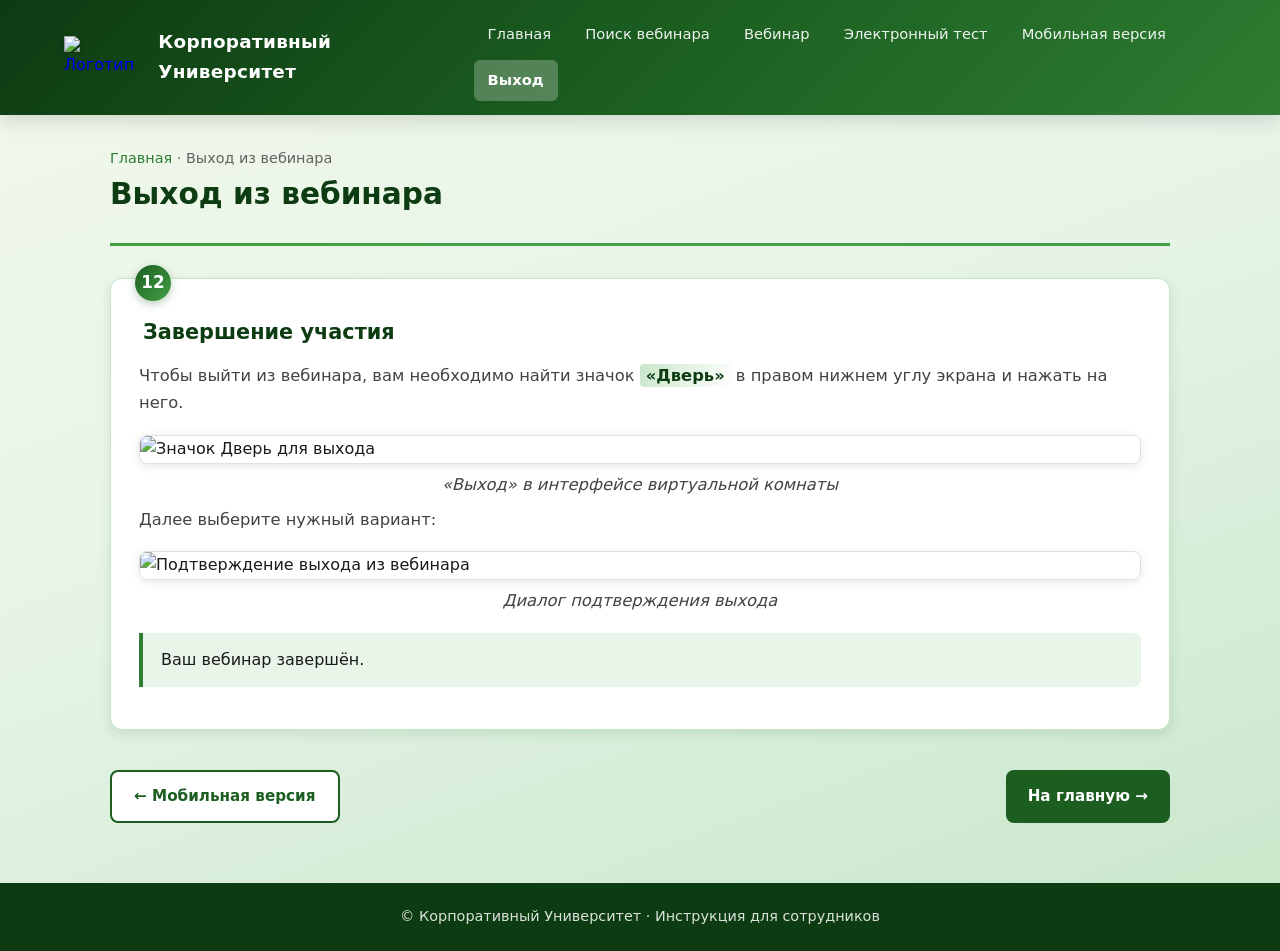
==== exit.html @ e0eea4fc "Add files via upload" ====
<!DOCTYPE html>
<html lang="ru">
<head>
  <meta charset="UTF-8">
  <meta name="viewport" content="width=device-width, initial-scale=1.0">
  <title>Выход из вебинара — Корпоративный Университет</title>
  <link rel="stylesheet" href="styles.css">
</head>
<body>
  <header class="header">
    <div class="header-inner">
      <a href="index.html" class="logo-link">
        <img src="images/logo.svg" alt="Логотип" class="logo-img">
        <span class="logo-text">Корпоративный Университет</span>
      </a>
      <button class="menu-toggle" aria-label="Меню" onclick="document.querySelector('.nav').classList.toggle('open')">☰</button>
      <nav class="nav">
        <a href="index.html">Главная</a>
        <a href="search.html">Поиск вебинара</a>
        <a href="webinar.html">Вебинар</a>
        <a href="test.html">Электронный тест</a>
        <a href="mobile.html">Мобильная версия</a>
        <a href="exit.html" class="active">Выход</a>
      </nav>
    </div>
  </header>

  <main class="main">
    <div class="page-header">
      <div class="breadcrumb"><a href="index.html">Главная</a> · Выход из вебинара</div>
      <h1>Выход из вебинара</h1>
    </div>

    <div class="step">
      <div class="step-number">12</div>
      <h2>Завершение участия</h2>
      <p>Чтобы выйти из вебинара, вам необходимо найти значок <span class="highlight">«Дверь»</span> в правом нижнем углу экрана и нажать на него.</p>
      <img src="images/image14.png" alt="Значок Дверь для выхода">
      <p class="img-caption">«Выход» в интерфейсе виртуальной комнаты</p>
      <p>Далее выберите нужный вариант:</p>
      <img src="images/image12.png" alt="Подтверждение выхода из вебинара">
      <p class="img-caption">Диалог подтверждения выхода</p>
      <div class="success">
        Ваш вебинар завершён.
      </div>
    </div>

    <div class="page-nav">
      <a href="mobile.html" class="btn btn-secondary">← Мобильная версия</a>
      <a href="index.html" class="btn btn-primary">На главную →</a>
    </div>
  </main>

  <footer class="footer">
    <p>© Корпоративный Университет · Инструкция для сотрудников</p>
  </footer>

  <script>
    document.querySelectorAll('.nav a').forEach(a => {
      a.addEventListener('click', () => document.querySelector('.nav').classList.remove('open'));
    });
  </script>
</body>
</html>
---- styles.css ----
/* Корпоративный Университет — Инструкция по вебинарам
   Green professional theme */

:root {
  --primary: #1B5E20;
  --primary-dark: #0D3B12;
  --primary-light: #2E7D32;
  --accent: #43A047;
  --accent-hover: #388E3C;
  --light-bg: #E8F5E9;
  --lighter-bg: #F1F8E9;
  --card-bg: #FFFFFF;
  --text: #1A1A1A;
  --text-secondary: #424242;
  --text-muted: #616161;
  --border: #C8E6C9;
  --shadow: 0 4px 12px rgba(27, 94, 32, 0.12);
  --shadow-hover: 0 8px 24px rgba(27, 94, 32, 0.18);
  --radius: 12px;
  --radius-sm: 8px;
  --transition: all 0.25s ease;
}

* {
  margin: 0;
  padding: 0;
  box-sizing: border-box;
}

html {
  scroll-behavior: smooth;
}

body {
  font-family: 'Segoe UI', system-ui, -apple-system, BlinkMacSystemFont, Roboto, 'Helvetica Neue', Arial, sans-serif;
  background: linear-gradient(160deg, #F1F8E9 0%, #E8F5E9 40%, #C8E6C9 100%);
  color: var(--text);
  line-height: 1.65;
  min-height: 100vh;
  display: flex;
  flex-direction: column;
}

/* Header */
.header {
  background: linear-gradient(135deg, var(--primary-dark) 0%, var(--primary) 50%, var(--primary-light) 100%);
  color: white;
  padding: 0;
  box-shadow: 0 4px 20px rgba(0,0,0,0.15);
  position: sticky;
  top: 0;
  z-index: 1000;
}

.header-inner {
  max-width: 1200px;
  margin: 0 auto;
  padding: 14px 24px;
  display: flex;
  align-items: center;
  justify-content: space-between;
  gap: 20px;
}

.logo-link {
  display: flex;
  align-items: center;
  text-decoration: none;
  gap: 14px;
}

.logo-img {
  height: 42px;
  width: auto;
  filter: drop-shadow(0 1px 2px rgba(0,0,0,0.2));
}

.logo-text {
  font-size: 1.15rem;
  font-weight: 600;
  color: white;
  letter-spacing: 0.3px;
}

.nav {
  display: flex;
  gap: 6px;
  flex-wrap: wrap;
  align-items: center;
}

.nav a {
  color: rgba(255,255,255,0.92);
  text-decoration: none;
  padding: 8px 14px;
  border-radius: 6px;
  font-size: 0.92rem;
  font-weight: 500;
  transition: var(--transition);
}

.nav a:hover,
.nav a.active {
  background: rgba(255,255,255,0.18);
  color: white;
}

.nav a.active {
  background: rgba(255,255,255,0.25);
  font-weight: 600;
}

/* Mobile menu toggle */
.menu-toggle {
  display: none;
  background: rgba(255,255,255,0.15);
  border: none;
  color: white;
  font-size: 1.5rem;
  width: 44px;
  height: 44px;
  border-radius: 8px;
  cursor: pointer;
  align-items: center;
  justify-content: center;
}

/* Main content */
.main {
  flex: 1;
  max-width: 1100px;
  width: 100%;
  margin: 0 auto;
  padding: 32px 20px 60px;
}

/* Hero on index */
.hero {
  text-align: center;
  padding: 40px 20px 50px;
  margin-bottom: 20px;
}

.hero-logo {
  height: 70px;
  margin-bottom: 20px;
  filter: drop-shadow(0 4px 8px rgba(27,94,32,0.25));
}

.hero h1 {
  font-size: 2.2rem;
  color: var(--primary-dark);
  margin-bottom: 12px;
  font-weight: 700;
}

.hero p {
  font-size: 1.15rem;
  color: var(--text-secondary);
  max-width: 640px;
  margin: 0 auto 28px;
}

/* Section cards on index */
.sections-grid {
  display: grid;
  grid-template-columns: repeat(auto-fit, minmax(280px, 1fr));
  gap: 22px;
  margin-top: 10px;
}

.section-card {
  background: var(--card-bg);
  border-radius: var(--radius);
  padding: 28px 24px;
  box-shadow: var(--shadow);
  transition: var(--transition);
  border: 1px solid var(--border);
  text-decoration: none;
  color: inherit;
  display: flex;
  flex-direction: column;
  gap: 12px;
}

.section-card:hover {
  transform: translateY(-4px);
  box-shadow: var(--shadow-hover);
  border-color: var(--accent);
}

.section-card .icon {
  width: 52px;
  height: 52px;
  background: var(--light-bg);
  border-radius: 12px;
  display: flex;
  align-items: center;
  justify-content: center;
  font-size: 1.6rem;
  color: var(--primary);
}

.section-card h2 {
  font-size: 1.25rem;
  color: var(--primary-dark);
  font-weight: 650;
}

.section-card p {
  font-size: 0.95rem;
  color: var(--text-muted);
  flex: 1;
}

.section-card .arrow {
  color: var(--accent);
  font-weight: 600;
  font-size: 0.9rem;
  margin-top: 4px;
}

/* Page title */
.page-header {
  margin-bottom: 32px;
  padding-bottom: 16px;
  border-bottom: 3px solid var(--accent);
}

.page-header h1 {
  font-size: 1.85rem;
  color: var(--primary-dark);
  margin-bottom: 8px;
}

.page-header .breadcrumb {
  font-size: 0.9rem;
  color: var(--text-muted);
}

.page-header .breadcrumb a {
  color: var(--primary-light);
  text-decoration: none;
}

.page-header .breadcrumb a:hover {
  text-decoration: underline;
}

/* Step blocks */
.step {
  background: var(--card-bg);
  border-radius: var(--radius);
  padding: 28px 28px 24px;
  margin-bottom: 28px;
  box-shadow: var(--shadow);
  border: 1px solid var(--border);
  position: relative;
}

.step-number {
  position: absolute;
  top: -14px;
  left: 24px;
  background: linear-gradient(135deg, var(--primary) , var(--accent));
  color: white;
  width: 36px;
  height: 36px;
  border-radius: 50%;
  display: flex;
  align-items: center;
  justify-content: center;
  font-weight: 700;
  font-size: 1.05rem;
  box-shadow: 0 3px 8px rgba(27,94,32,0.3);
}

.step h2 {
  font-size: 1.3rem;
  color: var(--primary-dark);
  margin: 8px 0 14px;
  padding-left: 4px;
}

.step p, .step li {
  color: var(--text-secondary);
  font-size: 1.02rem;
}

.step ul, .step ol {
  margin: 12px 0 12px 22px;
}

.step li {
  margin-bottom: 6px;
}

.step .note {
  background: var(--light-bg);
  border-left: 4px solid var(--accent);
  padding: 14px 18px;
  margin: 18px 0;
  border-radius: 0 var(--radius-sm) var(--radius-sm) 0;
  font-size: 0.98rem;
}

.step .warning {
  background: #FFF8E1;
  border-left: 4px solid #FFA000;
  padding: 14px 18px;
  margin: 18px 0;
  border-radius: 0 var(--radius-sm) var(--radius-sm) 0;
  font-size: 0.98rem;
}

.step .success {
  background: #E8F5E9;
  border-left: 4px solid #2E7D32;
  padding: 14px 18px;
  margin: 18px 0;
  border-radius: 0 var(--radius-sm) var(--radius-sm) 0;
}

.step img {
  max-width: 100%;
  height: auto;
  border-radius: var(--radius-sm);
  margin: 18px 0 8px;
  box-shadow: 0 2px 10px rgba(0,0,0,0.1);
  border: 1px solid #E0E0E0;
  display: block;
}

.img-caption {
  font-size: 0.88rem;
  color: var(--text-muted);
  text-align: center;
  margin-bottom: 8px;
  font-style: italic;
}

/* Highlight important */
.highlight {
  background: linear-gradient(120deg, #C8E6C9 0%, transparent 100%);
  padding: 2px 6px;
  border-radius: 4px;
  font-weight: 600;
  color: var(--primary-dark);
}

/* Footer */
.footer {
  background: var(--primary-dark);
  color: rgba(255,255,255,0.85);
  text-align: center;
  padding: 22px 20px;
  font-size: 0.9rem;
  margin-top: auto;
}

.footer a {
  color: #A5D6A7;
  text-decoration: none;
}

.footer a:hover {
  text-decoration: underline;
}

/* Navigation buttons between pages */
.page-nav {
  display: flex;
  justify-content: space-between;
  gap: 16px;
  margin-top: 40px;
  flex-wrap: wrap;
}

.btn {
  display: inline-flex;
  align-items: center;
  gap: 8px;
  padding: 12px 22px;
  border-radius: 8px;
  font-weight: 600;
  font-size: 0.95rem;
  text-decoration: none;
  transition: var(--transition);
  border: none;
  cursor: pointer;
}

.btn-primary {
  background: var(--primary);
  color: white;
}

.btn-primary:hover {
  background: var(--primary-dark);
  transform: translateY(-1px);
  box-shadow: 0 4px 12px rgba(27,94,32,0.3);
}

.btn-secondary {
  background: white;
  color: var(--primary);
  border: 2px solid var(--primary);
}

.btn-secondary:hover {
  background: var(--light-bg);
}

/* Responsive */
@media (max-width: 860px) {
  .menu-toggle {
    display: flex;
  }

  .nav {
    display: none;
    position: absolute;
    top: 100%;
    left: 0;
    right: 0;
    background: var(--primary-dark);
    flex-direction: column;
    padding: 12px;
    gap: 4px;
    box-shadow: 0 8px 20px rgba(0,0,0,0.2);
  }

  .nav.open {
    display: flex;
  }

  .nav a {
    padding: 12px 16px;
    border-radius: 6px;
  }

  .header-inner {
    position: relative;
  }

  .hero h1 {
    font-size: 1.7rem;
  }

  .step {
    padding: 24px 18px 20px;
  }

  .logo-text {
    display: none;
  }
}

@media (max-width: 500px) {
  .main {
    padding: 24px 14px 50px;
  }

  .hero {
    padding: 24px 10px 36px;
  }

  .page-header h1 {
    font-size: 1.5rem;
  }
}

/* Utility */
.text-center { text-align: center; }
.mt-2 { margin-top: 16px; }
.mb-2 { margin-bottom: 16px; }
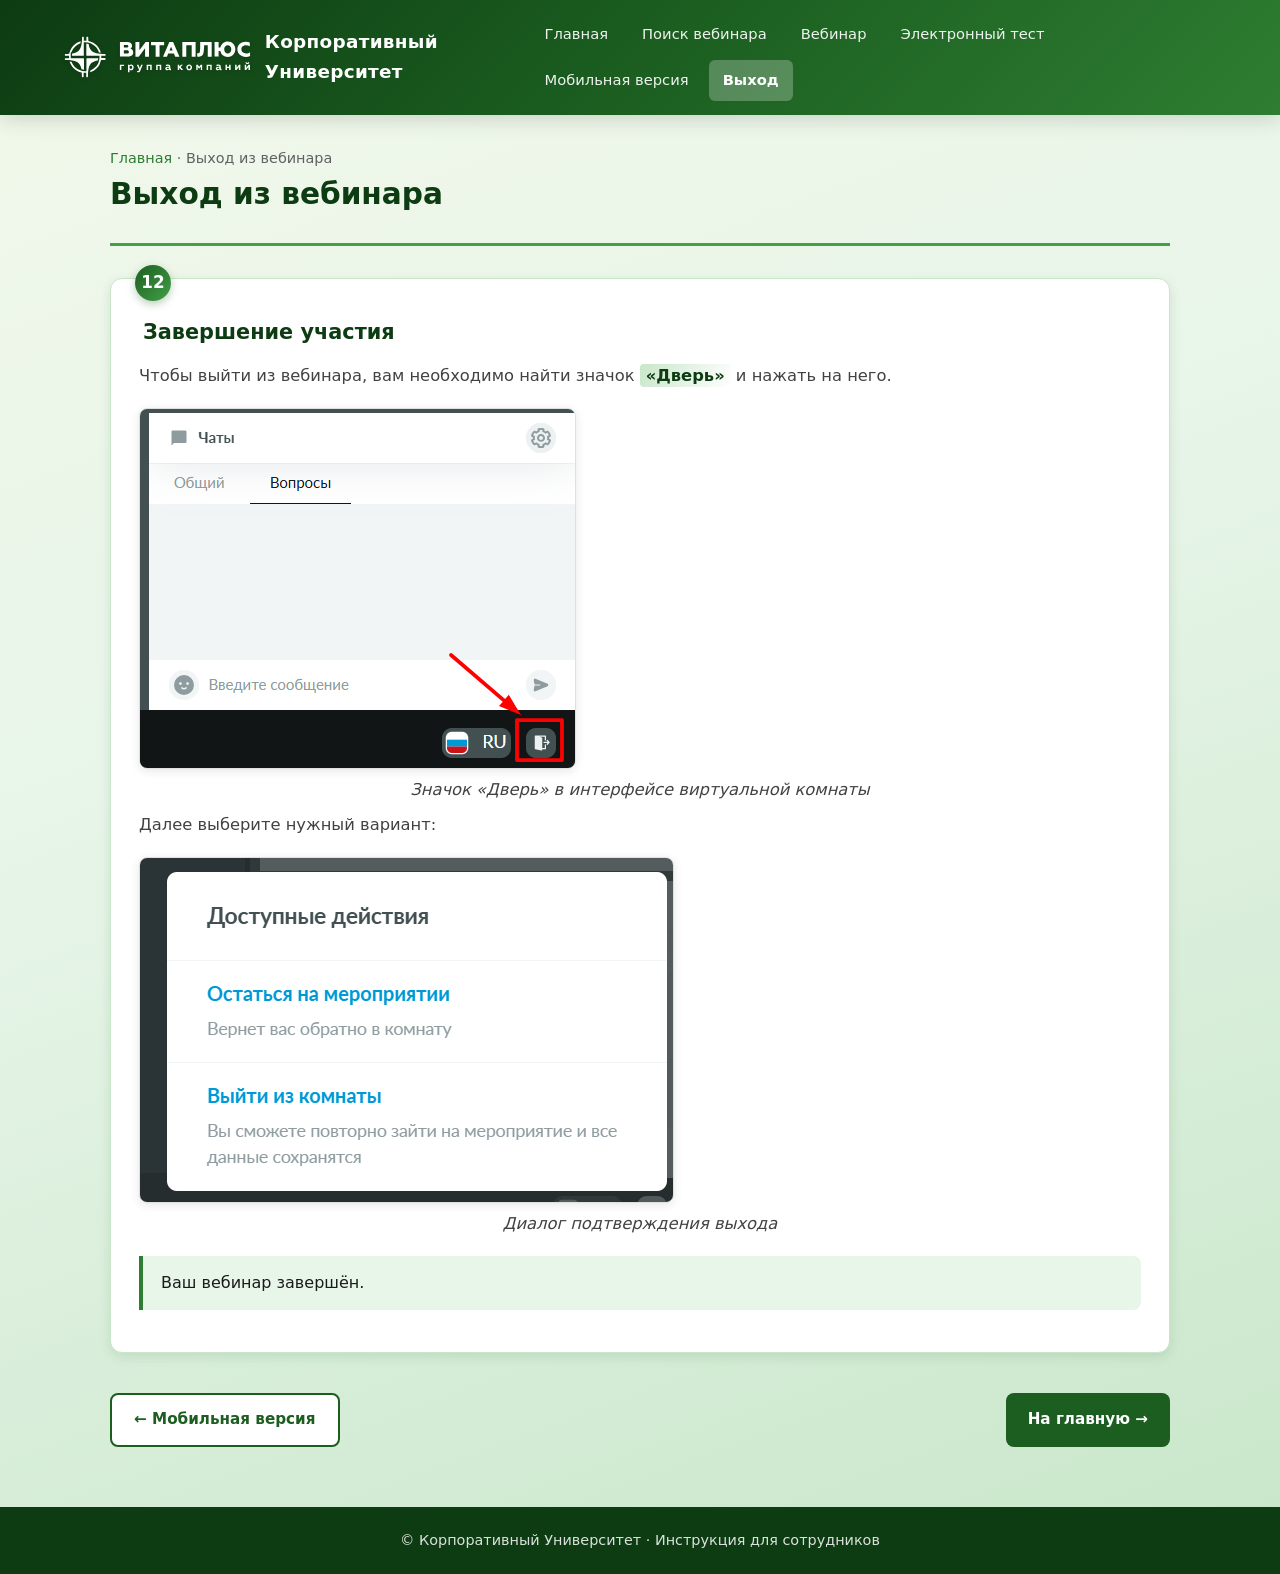
==== commit e23a4e71: "Add files via upload" ====
--- a/exit.html
+++ b/exit.html
@@ -10,7 +10,7 @@
   <header class="header">
     <div class="header-inner">
       <a href="index.html" class="logo-link">
-        <img src="images/logo.svg" alt="Логотип" class="logo-img">
+        <img src="logo.svg" alt="Логотип" class="logo-img">
         <span class="logo-text">Корпоративный Университет</span>
       </a>
       <button class="menu-toggle" aria-label="Меню" onclick="document.querySelector('.nav').classList.toggle('open')">☰</button>
@@ -34,11 +34,11 @@
     <div class="step">
       <div class="step-number">12</div>
       <h2>Завершение участия</h2>
-      <p>Чтобы выйти из вебинара, вам необходимо найти значок <span class="highlight">«Дверь»</span> в правом нижнем углу экрана и нажать на него.</p>
-      <img src="images/image14.png" alt="Значок Дверь для выхода">
-      <p class="img-caption">«Выход» в интерфейсе виртуальной комнаты</p>
+      <p>Чтобы выйти из вебинара, вам необходимо найти значок <span class="highlight">«Дверь»</span> и нажать на него.</p>
+      <img src="image14.png" alt="Значок Дверь для выхода">
+      <p class="img-caption">Значок «Дверь» в интерфейсе виртуальной комнаты</p>
       <p>Далее выберите нужный вариант:</p>
-      <img src="images/image12.png" alt="Подтверждение выхода из вебинара">
+      <img src="image12.png" alt="Подтверждение выхода из вебинара">
       <p class="img-caption">Диалог подтверждения выхода</p>
       <div class="success">
         Ваш вебинар завершён.
